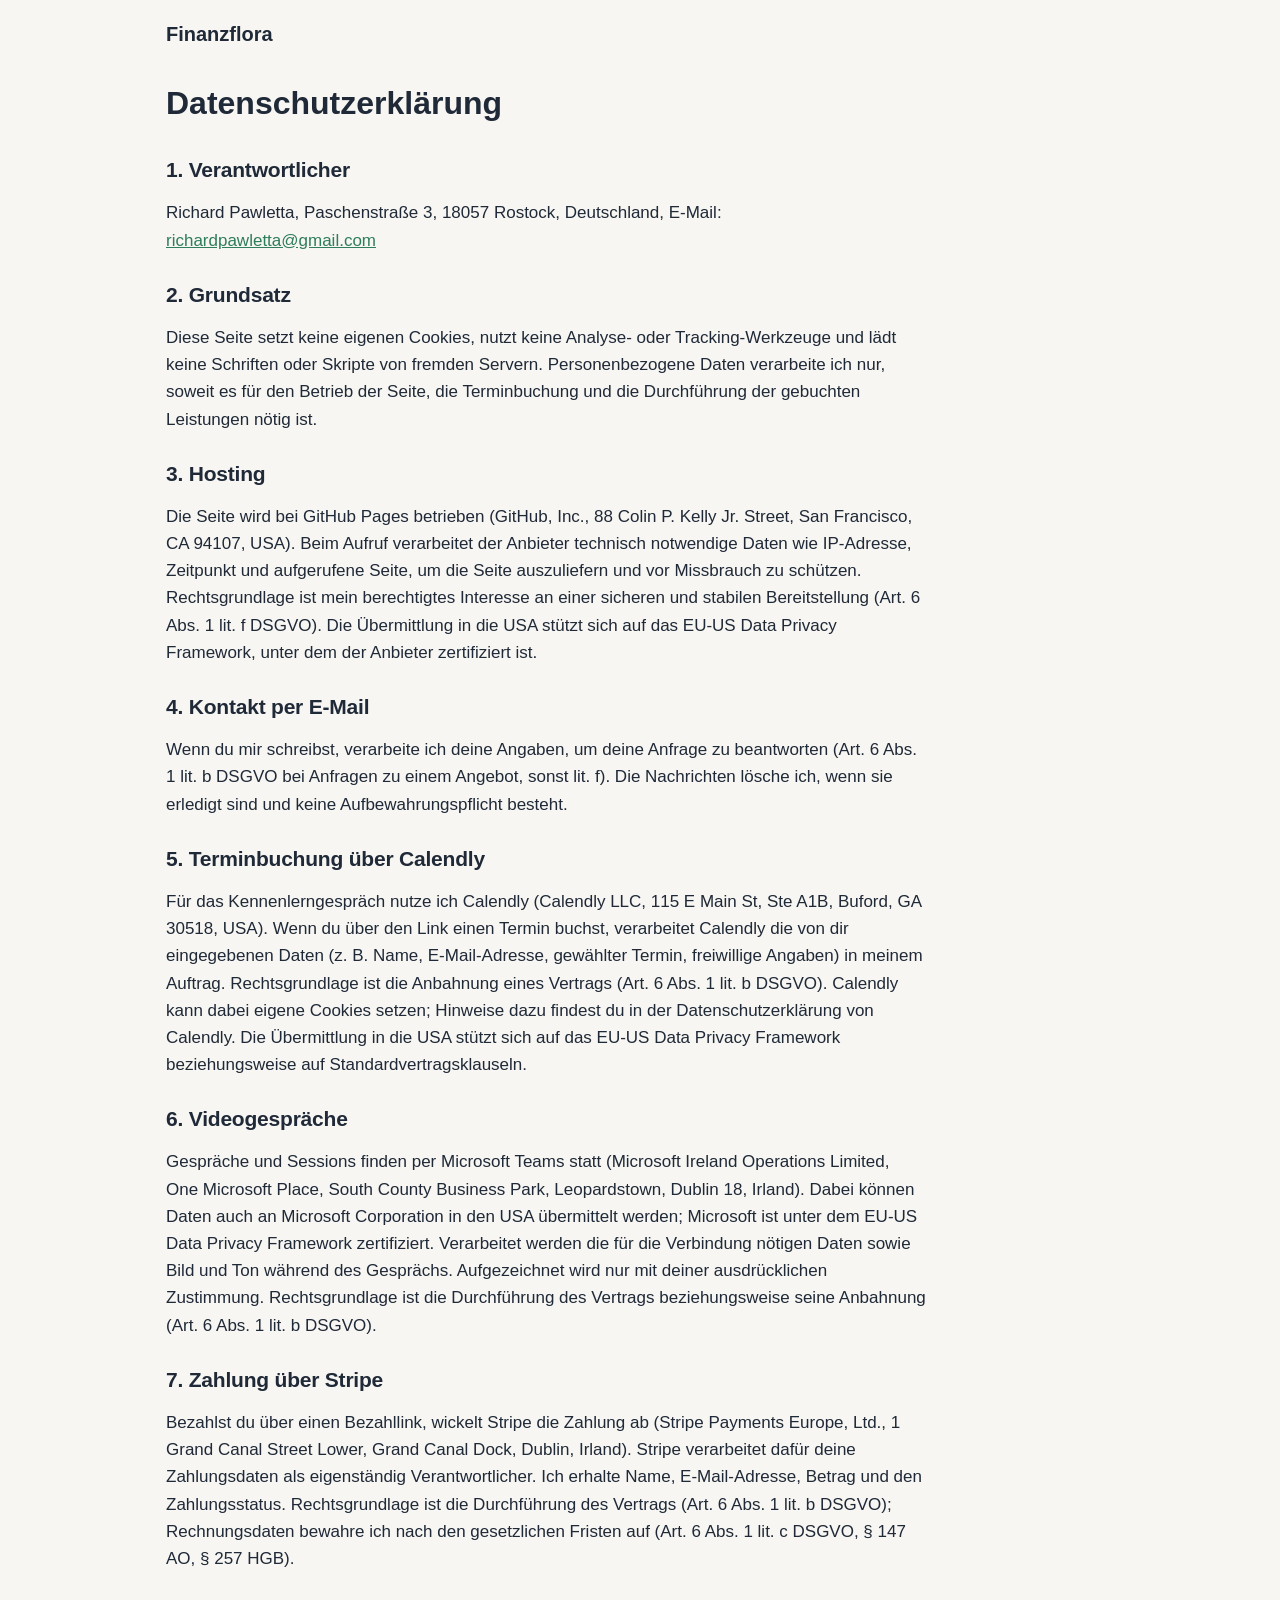
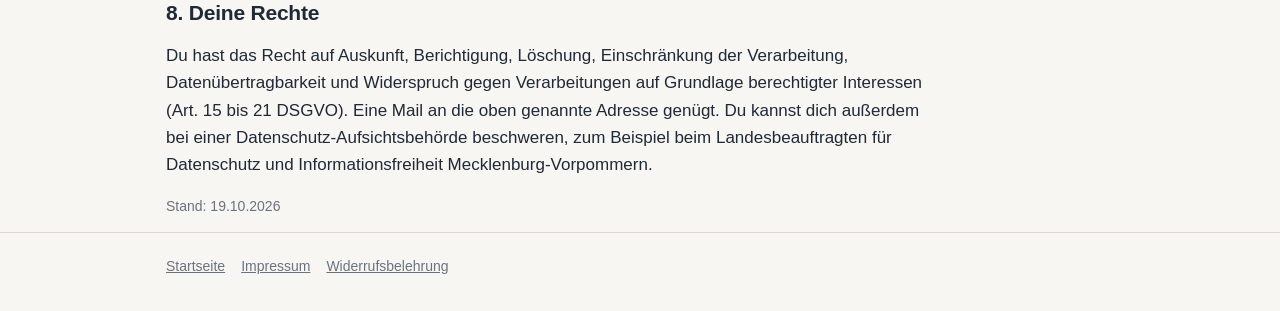
==== datenschutz.html @ e115aa3b "feat(website): publish Finanzflora offer page Richard needs a link he can send to the occasional int" ====
<!doctype html>
<html lang="de">
<head>
<meta charset="utf-8">
<meta name="viewport" content="width=device-width, initial-scale=1">
<title>Datenschutz · Finanzflora</title>
<meta name="robots" content="noindex">
<link rel="icon" href="logo-zeichen.png">
<link rel="stylesheet" href="style.css">
</head>
<body>
<header class="top"><div class="wrap"><a class="marke" href="./">Finanzflora</a></div></header>
<main class="wrap recht">
<h1>Datenschutzerklärung</h1>

<h2>1. Verantwortlicher</h2>
<p>Richard Pawletta, Paschenstraße 3, 18057 Rostock, Deutschland, E-Mail: <a href="mailto:richardpawletta@gmail.com">richardpawletta@gmail.com</a></p>

<h2>2. Grundsatz</h2>
<p>Diese Seite setzt keine eigenen Cookies, nutzt keine Analyse- oder Tracking-Werkzeuge und lädt keine Schriften oder Skripte von fremden Servern. Personenbezogene Daten verarbeite ich nur, soweit es für den Betrieb der Seite, die Terminbuchung und die Durchführung der gebuchten Leistungen nötig ist.</p>

<h2>3. Hosting</h2>
<p>Die Seite wird bei GitHub Pages betrieben (GitHub, Inc., 88 Colin P. Kelly Jr. Street, San Francisco, CA 94107, USA). Beim Aufruf verarbeitet der Anbieter technisch notwendige Daten wie IP-Adresse, Zeitpunkt und aufgerufene Seite, um die Seite auszuliefern und vor Missbrauch zu schützen. Rechtsgrundlage ist mein berechtigtes Interesse an einer sicheren und stabilen Bereitstellung (Art. 6 Abs. 1 lit. f DSGVO). Die Übermittlung in die USA stützt sich auf das EU-US Data Privacy Framework, unter dem der Anbieter zertifiziert ist.</p>

<h2>4. Kontakt per E-Mail</h2>
<p>Wenn du mir schreibst, verarbeite ich deine Angaben, um deine Anfrage zu beantworten (Art. 6 Abs. 1 lit. b DSGVO bei Anfragen zu einem Angebot, sonst lit. f). Die Nachrichten lösche ich, wenn sie erledigt sind und keine Aufbewahrungspflicht besteht.</p>

<h2>5. Terminbuchung über Calendly</h2>
<p>Für das Kennenlerngespräch nutze ich Calendly (Calendly LLC, 115 E Main St, Ste A1B, Buford, GA 30518, USA). Wenn du über den Link einen Termin buchst, verarbeitet Calendly die von dir eingegebenen Daten (z. B. Name, E-Mail-Adresse, gewählter Termin, freiwillige Angaben) in meinem Auftrag. Rechtsgrundlage ist die Anbahnung eines Vertrags (Art. 6 Abs. 1 lit. b DSGVO). Calendly kann dabei eigene Cookies setzen; Hinweise dazu findest du in der Datenschutzerklärung von Calendly. Die Übermittlung in die USA stützt sich auf das EU-US Data Privacy Framework beziehungsweise auf Standardvertragsklauseln.</p>

<h2>6. Videogespräche</h2>
<p>Gespräche und Sessions finden per Microsoft Teams statt (Microsoft Ireland Operations Limited, One Microsoft Place, South County Business Park, Leopardstown, Dublin 18, Irland). Dabei können Daten auch an Microsoft Corporation in den USA übermittelt werden; Microsoft ist unter dem EU-US Data Privacy Framework zertifiziert. Verarbeitet werden die für die Verbindung nötigen Daten sowie Bild und Ton während des Gesprächs. Aufgezeichnet wird nur mit deiner ausdrücklichen Zustimmung. Rechtsgrundlage ist die Durchführung des Vertrags beziehungsweise seine Anbahnung (Art. 6 Abs. 1 lit. b DSGVO).</p>

<h2>7. Zahlung über Stripe</h2>
<p>Bezahlst du über einen Bezahllink, wickelt Stripe die Zahlung ab (Stripe Payments Europe, Ltd., 1 Grand Canal Street Lower, Grand Canal Dock, Dublin, Irland). Stripe verarbeitet dafür deine Zahlungsdaten als eigenständig Verantwortlicher. Ich erhalte Name, E-Mail-Adresse, Betrag und den Zahlungsstatus. Rechtsgrundlage ist die Durchführung des Vertrags (Art. 6 Abs. 1 lit. b DSGVO); Rechnungsdaten bewahre ich nach den gesetzlichen Fristen auf (Art. 6 Abs. 1 lit. c DSGVO, § 147 AO, § 257 HGB).</p>

<h2>8. Deine Rechte</h2>
<p>Du hast das Recht auf Auskunft, Berichtigung, Löschung, Einschränkung der Verarbeitung, Datenübertragbarkeit und Widerspruch gegen Verarbeitungen auf Grundlage berechtigter Interessen (Art. 15 bis 21 DSGVO). Eine Mail an die oben genannte Adresse genügt. Du kannst dich außerdem bei einer Datenschutz-Aufsichtsbehörde beschweren, zum Beispiel beim Landesbeauftragten für Datenschutz und Informationsfreiheit Mecklenburg-Vorpommern.</p>

<p class="klein">Stand: 19.10.2026</p>
</main>
<footer><div class="wrap"><a href="./">Startseite</a><a href="impressum.html">Impressum</a><a href="widerruf.html">Widerrufsbelehrung</a></div></footer>
</body>
</html>
---- style.css ----
/* Finanzflora: Angebotsseite. Farben wie Kanal und Handouts (youtube/kanalkonzept.md §7), Systemschrift, keine
   externen Schriften oder Skripte (nichts wird von fremden Servern geladen, siehe datenschutz.html). */
:root {
  --gruen: #2E7D5B; --gruen-2: #3E8E68; --gruen-hell: #BBD8C4; --wiese: #EEF3EA;
  --creme: #F7F6F2; --text: #1F2937; --grau: #6B7280; --linie: #DEDAD0; --dunkel: #14321F;
  --karte: #FFFFFF; --rot: #C0392B;
}
@media (prefers-color-scheme: dark) {
  :root:not([data-theme="light"]) {
    --creme: #111A15; --text: #E7ECE8; --grau: #A3ADA7; --linie: #2B3A31; --karte: #18241D; --wiese: #16231B;
    --gruen-hell: #2E5A43; --dunkel: #0B1510;
  }
}
* { box-sizing: border-box; }
html { -webkit-text-size-adjust: 100%; }
body { margin: 0; background: var(--creme); color: var(--text); font: 17px/1.6 -apple-system, BlinkMacSystemFont, "Segoe UI", "Helvetica Neue", Arial, sans-serif; }
a { color: var(--gruen); }
.wrap { max-width: 980px; margin: 0 auto; padding: 0 16px; }
header.top { padding: 18px 0; }
.marke { display: inline-flex; align-items: center; gap: 10px; font-weight: 800; font-size: 20px; color: var(--text); text-decoration: none; }
.marke svg { width: 34px; height: 34px; }
.hero { padding: 36px 0 44px; }
.hero h1 { font-size: clamp(30px, 6vw, 50px); line-height: 1.08; letter-spacing: -0.02em; margin: 0 0 16px; }
.hero h1 em { font-style: normal; color: var(--gruen); }
.hero p.lead { font-size: clamp(17px, 2.4vw, 20px); color: var(--grau); max-width: 680px; margin: 0 0 26px; }
.knopf { display: inline-block; background: var(--gruen); color: #fff; text-decoration: none; font-weight: 700; padding: 15px 24px; border-radius: 12px; }
.knopf:hover { background: var(--gruen-2); }
.knopf.zwei { background: transparent; color: var(--gruen); border: 2px solid var(--gruen); }
.klein { font-size: 14px; color: var(--grau); }
section { padding: 34px 0; }
h2 { font-size: clamp(24px, 4vw, 32px); line-height: 1.2; letter-spacing: -0.01em; margin: 0 0 18px; }
h3 { font-size: 21px; margin: 0 0 8px; }
.raster { display: grid; grid-template-columns: repeat(auto-fit, minmax(270px, 1fr)); gap: 18px; }
.karte { background: var(--karte); border: 1px solid var(--linie); border-radius: 16px; padding: 24px; display: flex; flex-direction: column; }
.karte.hervor { border: 2px solid var(--gruen); }
.karte .art { font-size: 13px; font-weight: 700; letter-spacing: 0.08em; text-transform: uppercase; color: var(--gruen); margin-bottom: 6px; }
.karte ul { padding-left: 20px; margin: 10px 0 16px; }
.karte li { margin: 4px 0; }
.preis { margin-top: auto; padding-top: 12px; border-top: 1px solid var(--linie); }
.preis b { font-size: 28px; }
.preis s { color: var(--grau); margin-left: 8px; }
.preis .hinweis { display: block; font-size: 14px; color: var(--grau); }
.schritte { counter-reset: s; list-style: none; padding: 0; margin: 0; display: grid; gap: 14px; }
.schritte li { counter-increment: s; background: var(--karte); border: 1px solid var(--linie); border-radius: 14px; padding: 16px 18px 16px 62px; position: relative; }
.schritte li::before { content: counter(s); position: absolute; left: 16px; top: 15px; width: 32px; height: 32px; border-radius: 50%; background: var(--gruen); color: #fff; font-weight: 800; display: flex; align-items: center; justify-content: center; }
.band { background: var(--wiese); border-top: 1px solid var(--linie); border-bottom: 1px solid var(--linie); }
.nicht { list-style: none; padding: 0; margin: 0; display: grid; gap: 8px; }
.nicht li::before { content: "✕"; color: var(--rot); font-weight: 800; margin-right: 10px; }
.ja li::before { content: "✓"; color: var(--gruen); }
details { background: var(--karte); border: 1px solid var(--linie); border-radius: 12px; padding: 14px 18px; margin: 0 0 10px; }
summary { font-weight: 700; cursor: pointer; }
details p { margin: 10px 0 0; }
.ueber { display: grid; grid-template-columns: 120px 1fr; gap: 22px; align-items: start; }
.ueber img { width: 120px; height: 120px; border-radius: 50%; object-fit: cover; background: var(--gruen-hell); }
@media (max-width: 560px) { .ueber { grid-template-columns: 1fr; } }
.abschluss { text-align: center; padding: 48px 0 56px; }
footer { border-top: 1px solid var(--linie); padding: 22px 0 34px; font-size: 14px; color: var(--grau); }
footer a { color: var(--grau); margin-right: 16px; }
.recht h1 { font-size: 32px; margin: 10px 0 18px; }
.recht h2 { font-size: 21px; margin: 28px 0 8px; }
.recht p, .recht li { max-width: 760px; }
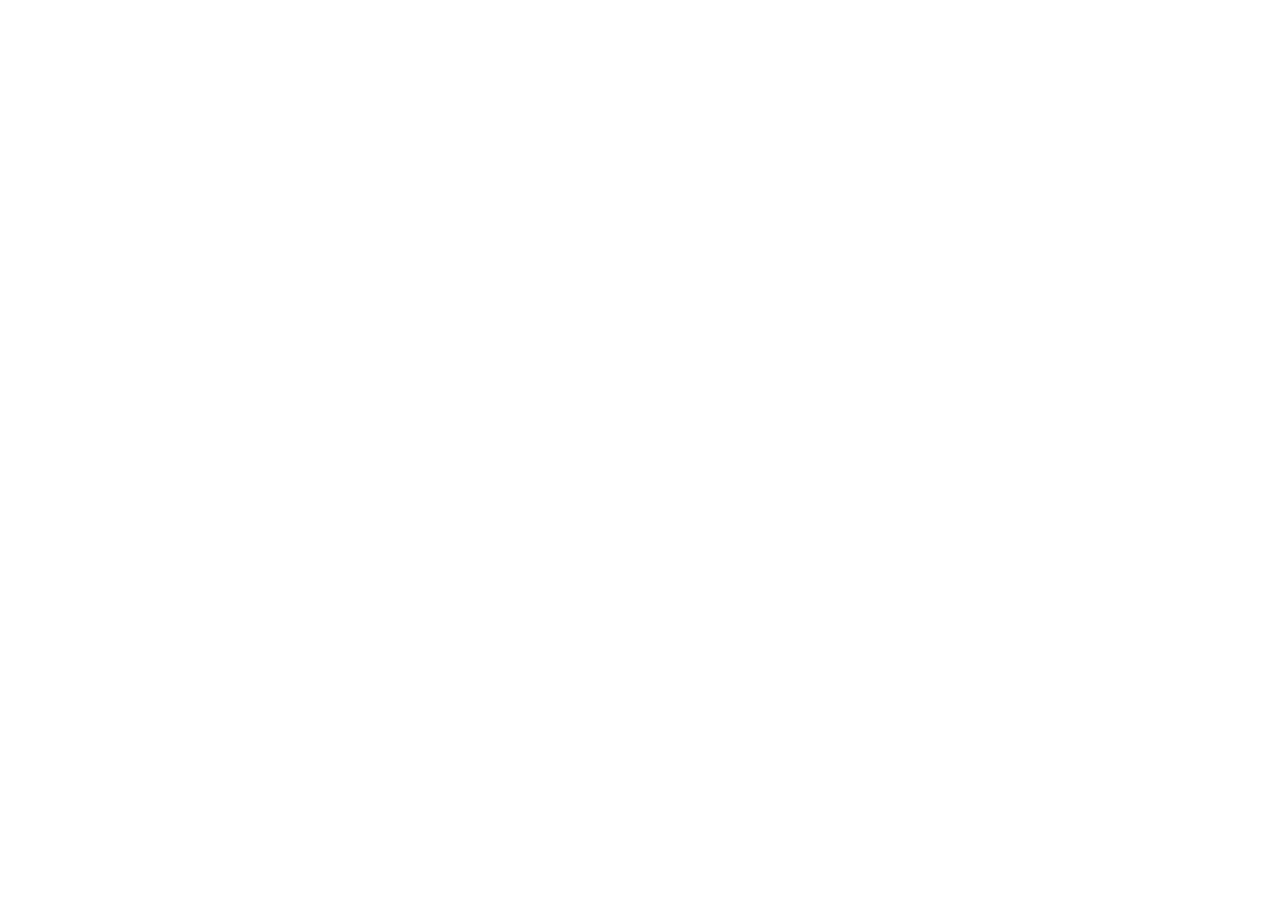
==== commit 055497f4: "feat(website): redirect GitHub Pages to finanzflora.de The offer page now lives on Cloudflare Pages " ====
--- a/datenschutz.html
+++ b/datenschutz.html
@@ -3,42 +3,13 @@
 <head>
 <meta charset="utf-8">
 <meta name="viewport" content="width=device-width, initial-scale=1">
-<title>Datenschutz · Finanzflora</title>
 <meta name="robots" content="noindex">
-<link rel="icon" href="logo-zeichen.png">
-<link rel="stylesheet" href="style.css">
+<link rel="canonical" href="https://finanzflora.de/datenschutz">
+<meta http-equiv="refresh" content="0; url=https://finanzflora.de/datenschutz">
+<title>Finanzflora ist umgezogen</title>
+<script>location.replace("https://finanzflora.de/datenschutz" + location.hash);</script>
 </head>
-<body>
-<header class="top"><div class="wrap"><a class="marke" href="./">Finanzflora</a></div></header>
-<main class="wrap recht">
-<h1>Datenschutzerklärung</h1>
-
-<h2>1. Verantwortlicher</h2>
-<p>Richard Pawletta, Paschenstraße 3, 18057 Rostock, Deutschland, E-Mail: <a href="mailto:richardpawletta@gmail.com">richardpawletta@gmail.com</a></p>
-
-<h2>2. Grundsatz</h2>
-<p>Diese Seite setzt keine eigenen Cookies, nutzt keine Analyse- oder Tracking-Werkzeuge und lädt keine Schriften oder Skripte von fremden Servern. Personenbezogene Daten verarbeite ich nur, soweit es für den Betrieb der Seite, die Terminbuchung und die Durchführung der gebuchten Leistungen nötig ist.</p>
-
-<h2>3. Hosting</h2>
-<p>Die Seite wird bei GitHub Pages betrieben (GitHub, Inc., 88 Colin P. Kelly Jr. Street, San Francisco, CA 94107, USA). Beim Aufruf verarbeitet der Anbieter technisch notwendige Daten wie IP-Adresse, Zeitpunkt und aufgerufene Seite, um die Seite auszuliefern und vor Missbrauch zu schützen. Rechtsgrundlage ist mein berechtigtes Interesse an einer sicheren und stabilen Bereitstellung (Art. 6 Abs. 1 lit. f DSGVO). Die Übermittlung in die USA stützt sich auf das EU-US Data Privacy Framework, unter dem der Anbieter zertifiziert ist.</p>
-
-<h2>4. Kontakt per E-Mail</h2>
-<p>Wenn du mir schreibst, verarbeite ich deine Angaben, um deine Anfrage zu beantworten (Art. 6 Abs. 1 lit. b DSGVO bei Anfragen zu einem Angebot, sonst lit. f). Die Nachrichten lösche ich, wenn sie erledigt sind und keine Aufbewahrungspflicht besteht.</p>
-
-<h2>5. Terminbuchung über Calendly</h2>
-<p>Für das Kennenlerngespräch nutze ich Calendly (Calendly LLC, 115 E Main St, Ste A1B, Buford, GA 30518, USA). Wenn du über den Link einen Termin buchst, verarbeitet Calendly die von dir eingegebenen Daten (z. B. Name, E-Mail-Adresse, gewählter Termin, freiwillige Angaben) in meinem Auftrag. Rechtsgrundlage ist die Anbahnung eines Vertrags (Art. 6 Abs. 1 lit. b DSGVO). Calendly kann dabei eigene Cookies setzen; Hinweise dazu findest du in der Datenschutzerklärung von Calendly. Die Übermittlung in die USA stützt sich auf das EU-US Data Privacy Framework beziehungsweise auf Standardvertragsklauseln.</p>
-
-<h2>6. Videogespräche</h2>
-<p>Gespräche und Sessions finden per Microsoft Teams statt (Microsoft Ireland Operations Limited, One Microsoft Place, South County Business Park, Leopardstown, Dublin 18, Irland). Dabei können Daten auch an Microsoft Corporation in den USA übermittelt werden; Microsoft ist unter dem EU-US Data Privacy Framework zertifiziert. Verarbeitet werden die für die Verbindung nötigen Daten sowie Bild und Ton während des Gesprächs. Aufgezeichnet wird nur mit deiner ausdrücklichen Zustimmung. Rechtsgrundlage ist die Durchführung des Vertrags beziehungsweise seine Anbahnung (Art. 6 Abs. 1 lit. b DSGVO).</p>
-
-<h2>7. Zahlung über Stripe</h2>
-<p>Bezahlst du über einen Bezahllink, wickelt Stripe die Zahlung ab (Stripe Payments Europe, Ltd., 1 Grand Canal Street Lower, Grand Canal Dock, Dublin, Irland). Stripe verarbeitet dafür deine Zahlungsdaten als eigenständig Verantwortlicher. Ich erhalte Name, E-Mail-Adresse, Betrag und den Zahlungsstatus. Rechtsgrundlage ist die Durchführung des Vertrags (Art. 6 Abs. 1 lit. b DSGVO); Rechnungsdaten bewahre ich nach den gesetzlichen Fristen auf (Art. 6 Abs. 1 lit. c DSGVO, § 147 AO, § 257 HGB).</p>
-
-<h2>8. Deine Rechte</h2>
-<p>Du hast das Recht auf Auskunft, Berichtigung, Löschung, Einschränkung der Verarbeitung, Datenübertragbarkeit und Widerspruch gegen Verarbeitungen auf Grundlage berechtigter Interessen (Art. 15 bis 21 DSGVO). Eine Mail an die oben genannte Adresse genügt. Du kannst dich außerdem bei einer Datenschutz-Aufsichtsbehörde beschweren, zum Beispiel beim Landesbeauftragten für Datenschutz und Informationsfreiheit Mecklenburg-Vorpommern.</p>
-
-<p class="klein">Stand: 19.10.2026</p>
-</main>
-<footer><div class="wrap"><a href="./">Startseite</a><a href="impressum.html">Impressum</a><a href="widerruf.html">Widerrufsbelehrung</a></div></footer>
+<body style="font-family:system-ui,sans-serif;padding:24px">
+<p>Finanzflora ist umgezogen: <a href="https://finanzflora.de/datenschutz">https://finanzflora.de/datenschutz</a></p>
 </body>
 </html>
